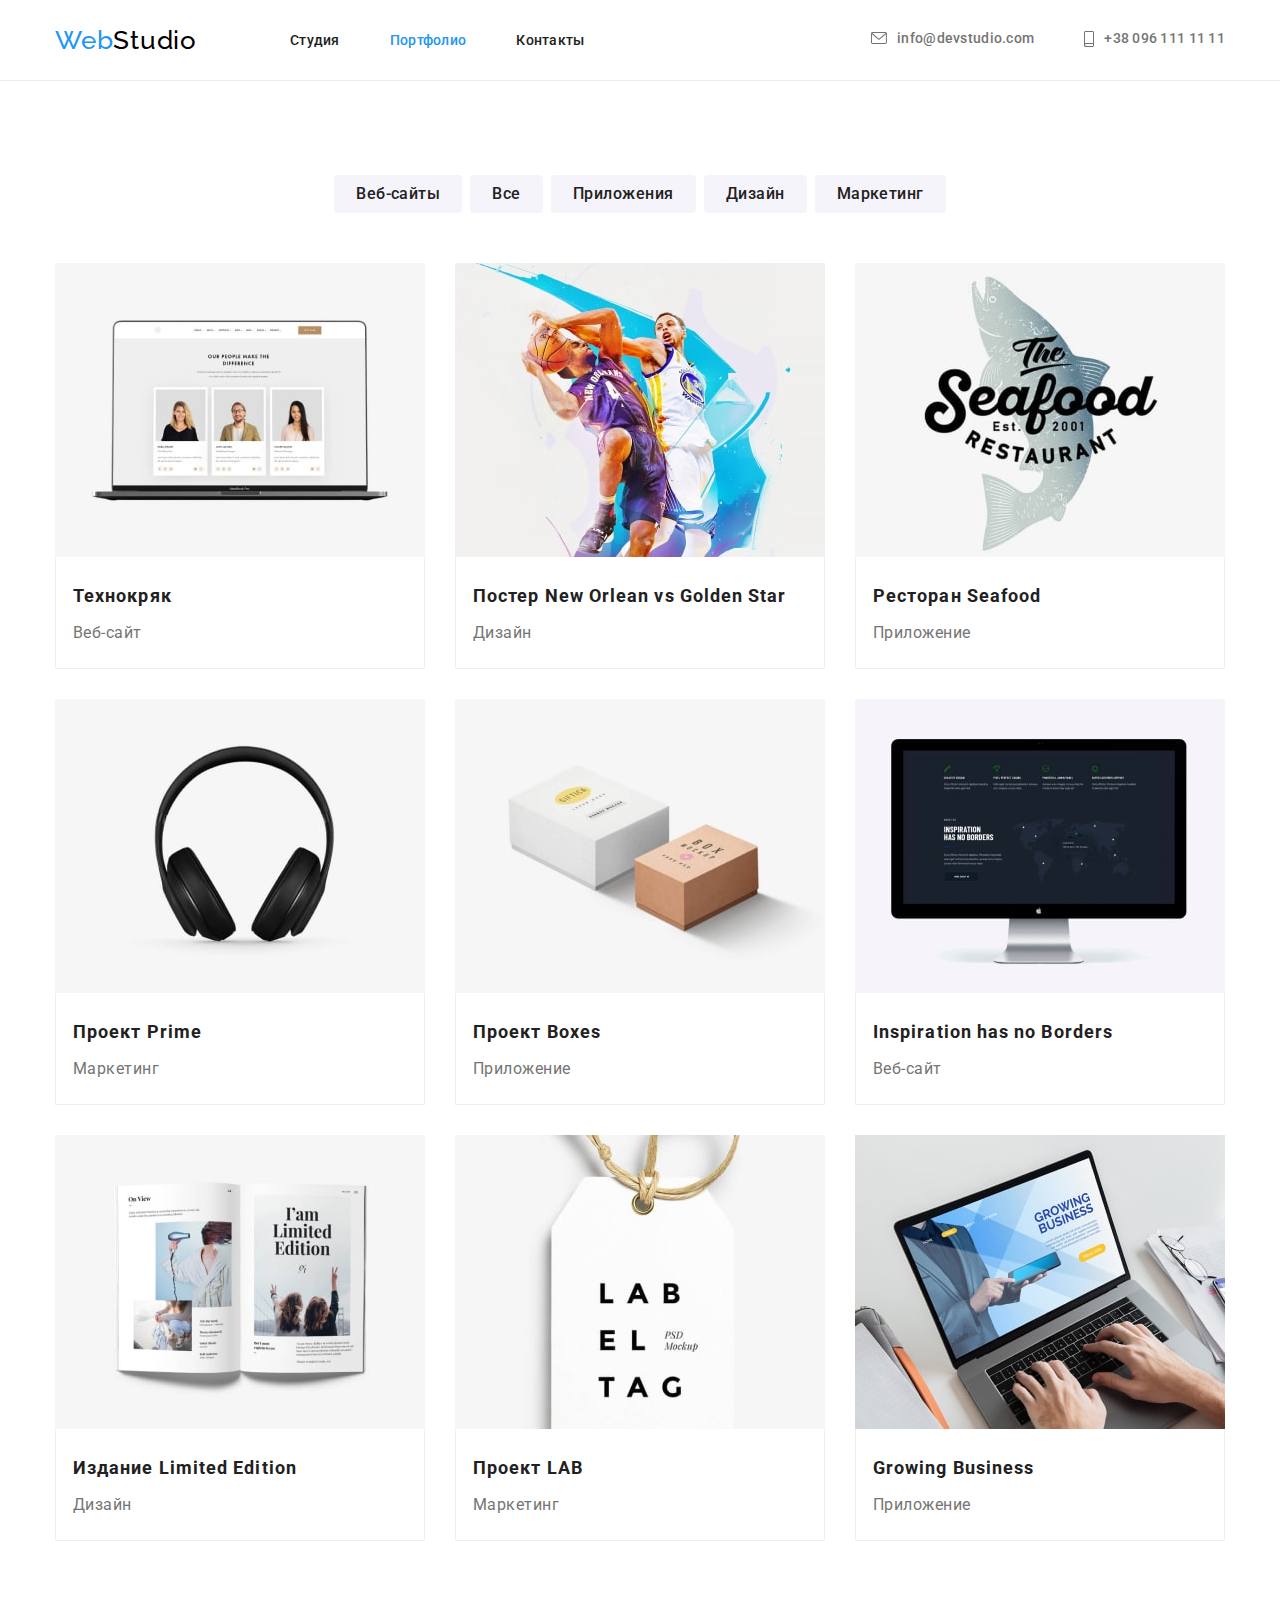
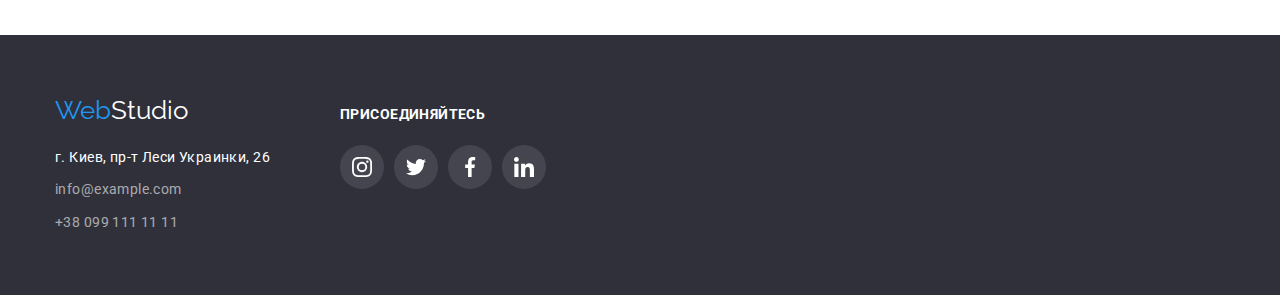
==== portfolio.html @ 2844072f "создает клон" ====
<!DOCTYPE html>
<html lang="ru">

<head>
  <meta charset="UTF-8" />
  <meta name="viewport" content="width=device-width, initial-scale=1.0" />
  <title lang="en">WebStudio</title>
  <link rel="preconnect" href="https://fonts.gstatic.com">
  <link rel="stylesheet" href="./css/modern-normalize.css">
  <link href="https://fonts.googleapis.com/css2?family=Raleway:wght@700&family=Roboto:wght@400;500;700;900&display=swap"
    rel="stylesheet">
  <link rel="stylesheet" href="./css/style.css">
</head>

<body>
  <!--header-->
  <header>
    <div class="container">
      <nav class="nav">
        <a class="logo-header link" href="./index.html" aria-label="логотип"><span class="logo-web">Web</span>Studio</a>
        <ul class="nav-links list">
          <li class="nav-link-item">
            <a class="studio nav-link link" href="./index.html">Студия</a>
          </li>
          <li class="nav-link-item">
            <a class="portfolio nav-link curent link" href="./portfolio.html">Портфолио</a>
          </li>
          <li class="nav-link-item">
            <a class="contacts nav-link link" href="">Контакты</a>
          </li>
        </ul>
      </nav>
      <address class="header-address">
        <ul class="header-address-list list">
          <li class="header-address-item">
            <a class="address-item link" target="_blank" rel="noopener noreferrer" href="mailto:info@devstudio.com">
              <div class="address-icon">
                <svg width="16" height="12">
                  <use href="./images/sprite.svg#icon-envelope"></use>
                </svg>
              </div>
              info@devstudio.com
            </a>
          </li>
          <li class="header-address-item">
            <a class="address-item link" target="_blank" rel="noopener noreferrer" href="tel:+380961111111">
              <div class="address-icon">
                <svg width="10" height="16">
                  <use href="./images/sprite.svg#icon-smartphone"></use>
                </svg>
              </div>
              +38 096 111 11 11
            </a>
          </li>
        </ul>
      </address>
    </div>
  </header>
  
  <main>
    
    <!-- <section> -->
      <div class="container section">
        <!-- buttons -->
        <ul class="portfolio-buttons list">
          <li class="portfolio-button"><button class="portfolio-btn" type="button">Веб-сайты</button></li>
          <li class="portfolio-button"><button class="portfolio-btn" type="button">Все</button></li>
          <li class="portfolio-button"><button class="portfolio-btn" type="button">Приложения</button></li>
          <li class="portfolio-button"><button class="portfolio-btn" type="button">Дизайн</button></li>
          <li class="portfolio-button"><button class="portfolio-btn" type="button">Маркетинг</button></li>
        </ul>
        
        <!-- portfolio exemples -->
        <h1 class="visually-hidden">Портфолио</h1>
        <ul class="portfolio-list list">
          <li class="portfolio-item">
            <a class="link" href="" target="_blank" rel="noopener noreferrer"  >
              <img class="portfolio-img" 
                  src="./images/portfolio/tehnokriak-img.jpg" 
                  alt="Экран ноутбука с примером сайта" 
                  width="370" 
                  height="294">
              <div class="portfolio-item-details" >
                <h2 class="portfolio-item-title">Технокряк</h2>
              <p class="portfolio-item-type">Веб-сайт</p>
              </div>
            </a>
          </li>
          <li class="portfolio-item">
            <a class="link" href="" target="_blank" rel="noopener noreferrer"  >
              <img class="portfolio-img" 
                  src="./images/portfolio/poster-new-orlean-vs-golden-star-img.jpg"
                  alt="Два баскетболиста играют" 
                  width="370"
                  height="294"> 
              <div class="portfolio-item-details" >
                <h2 class="portfolio-item-title">Постер New Orlean vs Golden Star</h2>
              <p class="portfolio-item-type">Дизайн</p>
              </div>
            </a>
          </li>
          <li class="portfolio-item">
            <a class="link" href="" target="_blank" rel="noopener noreferrer"  >
              <img class="portfolio-img" 
                  src="./images/portfolio/restoraunt-seafood-img.jpg" 
                  alt="Логотип ресторана с рыбой" 
                  width="370" 
                  height="294">                
              <div class="portfolio-item-details" >
                <h2 class="portfolio-item-title">Ресторан Seafood</h2>
              <p class="portfolio-item-type">Приложение</p>
              </div>
            </a>
          </li>
          <li class="portfolio-item">
            <a class="link" href="" target="_blank" rel="noopener noreferrer"  >
              <img class="portfolio-img" 
                  src="./images/portfolio/project-prime-img.jpg" 
                  alt="Наушники" 
                  width="370" 
                  height="294">
              <div class="portfolio-item-details" >
                <h2 class="portfolio-item-title">Проект Prime</h2>
              <p class="portfolio-item-type">Маркетинг</p>
              </div>
            </a>
          </li>
          <li class="portfolio-item">
            <a class="link" href="" target="_blank" rel="noopener noreferrer"  >
              <img class="portfolio-img" 
                  src="./images/portfolio/project-boxes-img.jpg" 
                  alt="Две коробочки" 
                  width="370" 
                  height="294">                
              <div class="portfolio-item-details" >
                <h2 class="portfolio-item-title">Проект Boxes</h2>
              <p class="portfolio-item-type">Приложение</p>
              </div>
            </a>
          </li>
          <li class="portfolio-item">
            <a class="link" href="" target="_blank" rel="noopener noreferrer"  >
              <img class="portfolio-img" 
                  src="./images/portfolio/inspiration-has-no-borders-img.jpg" 
                  alt="Экран компьютера с иллюстрацией проекта"
                  width="370" 
                  height="294">
              <div class="portfolio-item-details" >
                <h2 class="portfolio-item-title">Inspiration has no Borders</h2>
              <p class="portfolio-item-type">Веб-сайт</p>
              </div>
            </a>
          </li>
          <li class="portfolio-item">
            <a class="link" href="" target="_blank" rel="noopener noreferrer"  >
              <img class="portfolio-img" 
                  src="./images/portfolio/limited-edition-img.jpg" 
                  alt="Открытый журнал" 
                  width="370" 
                  height="294">                
              <div class="portfolio-item-details" >
                <h2 class="portfolio-item-title">Издание Limited Edition</h2>
              <p class="portfolio-item-type">Дизайн</p>
              </div>
            </a>
          </li>
          <li class="portfolio-item">
            <a class="link" href="" target="_blank" rel="noopener noreferrer"  >
              <img class="portfolio-img" 
                  src="./images/portfolio/project-lab-img.jpg" 
                  alt="Бирка с логотирпом" 
                  width="370" 
                  height="294">                
              <div class="portfolio-item-details" >
                <h2 class="portfolio-item-title">Проект LAB</h2>
              <p class="portfolio-item-type">Маркетинг</p>
              </div>
            </a>
          </li>
          <li class="portfolio-item">
            <a class="link" href="" target="_blank" rel="noopener noreferrer"  >
              <img class="portfolio-img" 
                  src="./images/portfolio/growing-business-img.jpg" 
                  alt="Человек печатает на ноутбуке" 
                  width="370" 
                  height="294">                
              <div class="portfolio-item-details" >
                <h2 class="portfolio-item-title">Growing Business</h2>
              <p class="portfolio-item-type">Приложение</p>
              </div>
            </a>
          </li>
        </ul>

      </div>
    <!-- </section> -->
  </main>
  <!--footer-->
  <footer class="footer">
    <div class="container footer">
      <div>
        <a target="_blank" rel="noopener noreferrer" class="logo-footer link" href="./index.html"
          aria-label="логотип"><span class="logo-web">Web</span>Studio</a>
        <address>
          <ul class="footer-list list">
            <li class="footer-list-item">
              <a target="_blank" rel="noopener noreferrer" class="footer-list-link map-link link"
                href="https://goo.gl/maps/fc8AULogHNXfgkhJ9">г. Киев, пр-т Леси
                Украинки, 26</a>
            </li>
            <li class="footer-list-item">
              <a target="_blank" rel="noopener noreferrer" class="footer-list-link link"
                href="mailto:info@example.com">info@example.com</a>
            </li>
            <li class="footer-list-item">
              <a target="_blank" rel="noopener noreferrer" class="footer-list-link link" href="tel:+380991111111">+38 099
                111 11 11</a>
            </li>
          </ul>
        </address>
      </div>
      <div class="footer-join">
        <p class="footer-join-text">Присоединяйтесь</p>
        <ul class="social-list list">
          <li class="social-list-item">
            <a target="_blank" rel="noopener noreferrer" href="" class="social-link link">
              <svg class="social-link-item">
                <use href="./images/sprite.svg#icon-instagram"></use>
              </svg>
            </a>
          </li>
          <li class="social-list-item">
            <a target="_blank" rel="noopener noreferrer" href="" class="social-link link">
              <svg class="social-link-item">
                <use href="./images/sprite.svg#icon-twitter"></use>
              </svg>
            </a>
          </li>
          <li class="social-list-item">
            <a target="_blank" rel="noopener noreferrer" href="" class="social-link link">
              <svg class="social-link-item">
                <use href="./images/sprite.svg#icon-facebook"></use>
              </svg>
            </a>
          </li>
          <li class="social-list-item">
            <a target="_blank" rel="noopener noreferrer" href="" class="social-link link">
              <svg class="social-link-item">
                <use href="./images/sprite.svg#icon-linkedin"></use>
              </svg>
            </a>
          </li>
        </ul>
      </div>
  </footer>
</body>

</html>
<!---->
---- css/style.css ----
:root {
  --acent-color: #2196f3;
  --logo-black: #000000;
  --main-color: #757575;
  --title-color: #212121;
  --white-color: #ffffff;
  --backgroud-greay-color: #2f303a;
  --footer-address-color: rgba(255, 255, 255, 0.6);
  --background-color: #f5f4fa;
  --icon-main: #afb1b8;

  --main-font: "Roboto", sans-serif;
  --logo-font: "Raleway", sans-serif;

  --portfolio-item-gep: 30px;
}

/*BODY*/

h1,
h2,
h3,
h4,
h5,
h6 {
  margin: 0;
}

h2,
h3 {
  color: var(--title-color);
}

h1,
h2,
h3,
p,
a,
button {
  font-family: var(--main-font);
}

.link {
  text-decoration: none;
  font-style: normal;
}

.list {
  list-style: none;
  margin: 0;
  padding: 0;
}

p {
  color: var(--main-color);
  margin: 0;
}

img {
  display: block;
}

.container {
  width: 1200px;
  margin: auto;
  padding-left: 15px;
  padding-right: 15px;
}

.container.section {
  padding-top: 94px;
  padding-bottom: 94px;
}
/*BODY*/

/*HEADER*/

header {
  border-bottom: 1px solid #ececec;
}

header > .container {
  display: flex;
  align-items: center;
  padding-top: 25px;
  padding-bottom: 25px;
}

.logo-header {
  font-family: var(--logo-font);
  font-size: 26px;
  line-height: 1.17;
  color: var(--logo-black);
  letter-spacing: 0.03em;
  margin-right: 93px;
}

.logo-web {
  color: var(--acent-color);
}

nav {
  display: flex;
}
.nav,
.header-address {
  font-family: var(--main-font);
  font-weight: 500;
  font-size: 14px;
  line-height: 1.17em;
  letter-spacing: 0.02em;
}

.nav-links {
  display: flex;
  align-items: center;
}

.nav-link-item:not(:last-child),
.header-address-item:not(:last-child) {
  margin-right: 50px;
}

.nav-link {
  color: var(--title-color);
  text-decoration: none;
}

.header-address {
  margin-left: auto;
}

.header-address-item {
  display: flex;
}

.address-item,
.header-address-list {
  display: flex;
  color: var(--main-color);
  fill: var(--main-color);
}

.nav-link:hover,
.nav-link:focus,
.address-item:hover,
.address-item:focus {
  color: var(--acent-color);
  fill: var(--acent-color);
}

.address-icon {
  margin-right: 10px;
  margin-top: 1px;
}

.curent {
  color: var(--acent-color);
}

/*HEADER*/

/*HERO*/
.hero {
  background-image: linear-gradient(
      rgba(47, 48, 58, 0.4),
      rgba(47, 48, 58, 0.4)
    ),
    url(../images/bg-hero.jpg);
  background-repeat: no-repeat;
  background-position: center;
  background-size: 1600px;
}

.container.hero {
  display: block;
  justify-content: center;
  padding-top: 200px;
  padding-bottom: 200px;
}

.hero-title {
  width: 696px;
  padding-bottom: 30px;
  margin-left: auto;
  margin-right: auto;

  font-weight: 900;
  font-size: 44px;
  line-height: 1.36em;
  letter-spacing: 0.06em;

  text-align: center;
  text-transform: uppercase;
  font-family: var(--main-font);
  color: var(--white-color);
}

.button-studio-hero {
  display: block;
  min-width: 200px;
  padding-top: 10px;
  padding-bottom: 10px;
  padding-left: 32px;
  padding-right: 32px;
  margin-left: auto;
  margin-right: auto;
  border-radius: 4px;
  border: transparent;

  font-weight: 700;
  font-size: 16px;
  line-height: 1.88;
  letter-spacing: 0.06em;

  text-decoration: none;
  text-align: center;

  font-family: var(--main-font);
  color: var(--white-color);
  background-color: var(--acent-color);

  cursor: pointer;
}

.visually-hidden {
  position: absolute;
  width: 1px;
  height: 1px;
  margin: -1px;
  border: 0;
  padding: 0;
  white-space: nowrap;
  clip-path: inset(100%);
  clip: rect(0 0 0 0);
  overflow: hidden;
}
/* HERO */

/* FEATURES */
.features-list {
  display: flex;
  margin-bottom: 94px;
}

.features-pic-wrap {
  display: flex;
  justify-content: center;
  align-items: center;
  width: 270px;
  height: 120px;
  margin-bottom: 30px;
  background-color: var(--background-color);
  border-radius: 4px;
}

.features-pic {
  width: 70px;
  height: 70px;
}

.features-list-item {
  max-width: 270px;
}

.features-list-item:not(:last-child) {
  margin-right: 30px;
}

.features-item-title {
  margin-bottom: 10px;

  font-weight: 700;
  font-size: 14px;
  line-height: 1.14em;
  letter-spacing: 0.03em;
  text-transform: uppercase;
  color: var(--title-color);
}

.features-item-text {
  font-weight: 400;
  font-size: 14px;
  line-height: 1.71em;
  letter-spacing: 0.03em;
}
/* FEATURES */

/*WORKS*/
.section-title {
  font-weight: 700;
  font-size: 36px;
  line-height: 1.17%em;
  text-align: center;
  letter-spacing: 0.03em;
  margin-bottom: 50px;
}

.works-list {
  display: flex;
}

.works-list-item:not(:last-child) {
  margin-right: 30px;
}
/*WORKS*/

/*TEAM*/
.team {
  background-color: var(--background-color);
}

.team-list {
  display: flex;
}

.team-list-item {
  padding-bottom: 30px;
  box-shadow: 0px 1px 3px rgba(0, 0, 0, 0.12), 0px 1px 1px rgba(0, 0, 0, 0.14),
    0px 2px 1px rgba(0, 0, 0, 0.2);
  border-bottom-left-radius: 4px;
  border-bottom-right-radius: 4px;
  background-color: var(--white-color);
}

.team-list-item:not(:last-child) {
  margin-right: 30px;
}

.team-item-pic {
  margin-bottom: 30px;
}

.team-item-name {
  margin-bottom: 10px;

  font-weight: 500;
  font-size: 16px;
  line-height: 1.18em;
  letter-spacing: 0.03em;
  text-align: center;
}

.team-item-text {
  margin-bottom: 16px;
  font-weight: 400;
  font-size: 16px;
  line-height: 1.18em;
  text-align: center;
  letter-spacing: 0.03em;
}

.social-list {
  display: flex;
  margin-right: -10px;
  justify-content: center;
}

.social-list-item {
  display: flex;
  margin-right: 10px;
}

.social-link {
  display: flex;
  justify-content: center;
  align-items: center;
  width: 44px;
  height: 44px;
  border-radius: 50%;
  background-color: transparent;
  fill: var(--icon-main);
}

.social-link:hover,
.social-link:focus,
.footer .social-link:hover,
.footer .social-link:focus {
  background-color: var(--acent-color);
  fill: var(--white-color);
}

.social-link-item {
  width: 20px;
  height: 20px;
}

/*TEAM*/

/*PORTFOLIO*/
.portfolio-buttons {
  display: flex;
  margin-bottom: 50px;
  /* margin-right: auto;
  margin-left: auto; */
  justify-content: center;
}

.portfolio-button {
  display: block;
}

.portfolio-btn {
  padding-top: 6px;
  padding-bottom: 6px;
  padding-right: 22px;
  padding-left: 22px;

  font-family: var(--main-font);
  font-style: normal;
  font-weight: 500;
  font-size: 16px;
  line-height: 1.62em;
  letter-spacing: 0.03em;
  text-align: center;

  color: var(--title-color);
  background: var(--background-color);
  border-radius: 4px;
  border: transparent;

  cursor: pointer;
}

.portfolio-button:not(:last-child) {
  margin-right: 8px;
}

.portfolio-btn:hover,
.portfolio-btn:focus {
  color: var(--white-color);
  background-color: var(--acent-color);
  box-shadow: 0px 3px 1px rgba(0, 0, 0, 0.1), 0px 1px 2px rgba(0, 0, 0, 0.08),
    0px 2px 2px rgba(0, 0, 0, 0.12);
}

.portfolio-list {
  display: flex;
  flex-wrap: wrap;
  margin-top: calc(-1 * var(--portfolio-item-gep));
  margin-left: calc(-1 * var(--portfolio-item-gep));
  /* outline: 1px solid black; */
}

.portfolio-item {
  flex-basis: calc(100% / 3 - 30px);

  /* border: 1px solid #eeeeee;
  overflow: clip; */
  margin-top: var(--portfolio-item-gep);
  margin-left: var(--portfolio-item-gep);
}

.portfolio-item:hover,
.portfolio-item:focus {
  box-shadow: 0px 1px 1px rgba(0, 0, 0, 0.12), 0px 4px 4px rgba(0, 0, 0, 0.06),
    1px 4px 6px rgba(0, 0, 0, 0.16);
}

.portfolio-img {
  width: 100%;
}

.portfolio-item-details {
  padding-top: 20px;
  padding-bottom: 20px;
  border: 1px solid #eeeeee;
  border-top: 1px solid transparent;
}

.portfolio-item-title {
  margin-bottom: 4px;
  margin-left: 17px;

  font-family: var(--main-font);
  font-weight: 700;
  font-size: 18px;
  line-height: 2em;
  letter-spacing: 0.06em;
}

.portfolio-item-type {
  margin-left: 17px;

  font-family: var(--main-font);
  font-weight: 400;
  font-size: 16px;
  line-height: 1.87em;
  letter-spacing: 0.03em;
}
/*PORTFOLIO*/

/* CLIENTS */
.clients-list {
  display: flex;
  justify-content: space-between;
}
.clients-item-link {
  display: flex;
  justify-content: center;
  align-items: center;
  width: 170px;
  height: 90px;
  fill: var(--icon-main);
  border: 1px solid var(--icon-main);
  border-radius: 4px;
}

.clients-item-link:hover,
.clients-item-link:focus {
  fill: var(--acent-color);
  border: 1px solid var(--acent-color);
}

.logo-1 {
  width: 44.27px;
  height: 49.23px;
}

.logo-2 {
  width: 40px;
  height: 52px;
}

.logo-3 {
  width: 41px;
  height: 42.6px;
}

.logo-4 {
  width: 79.66px;
  height: 42.02px;
}

.logo-5 {
  width: 59px;
  height: 47px;
}

.logo-6 {
  width: 88.48px;
  height: 45.44px;
}
/* CLIENTS */

/*FOOTER*/
.footer {
  background-color: var(--backgroud-greay-color);
}

.container.footer {
  display: flex;
  align-items: baseline;
  padding-top: 60px;
  padding-bottom: 60px;
}

.logo-footer {
  display: inline-block;
  margin-bottom: 20px;

  font-family: var(--logo-font);
  font-size: 26px;
  line-height: 1.17;
  color: var(--white-color);
}

.footer-list-link,
.footer-join-text {
  font-size: 14px;
  letter-spacing: 0.03em;
}

.footer-list-link {
  font-weight: 400;
  line-height: 1.71;
  color: rgba(255, 255, 255, 0.6);
}

.footer-list-item:not(:last-child) {
  margin-bottom: 9px;
}

.footer-list-link.map-link {
  color: var(--white-color);
}

.footer-join-text {
  margin-bottom: 20px;

  font-weight: 700;
  line-height: 1.42;
  text-transform: uppercase;

  color: var(--white-color);
}

.footer-join {
  margin-left: 70px;
}

.footer .social-link {
  background-color: rgba(255, 255, 255, 0.1);
  fill: var(--white-color);
}
/*FOOTER*/
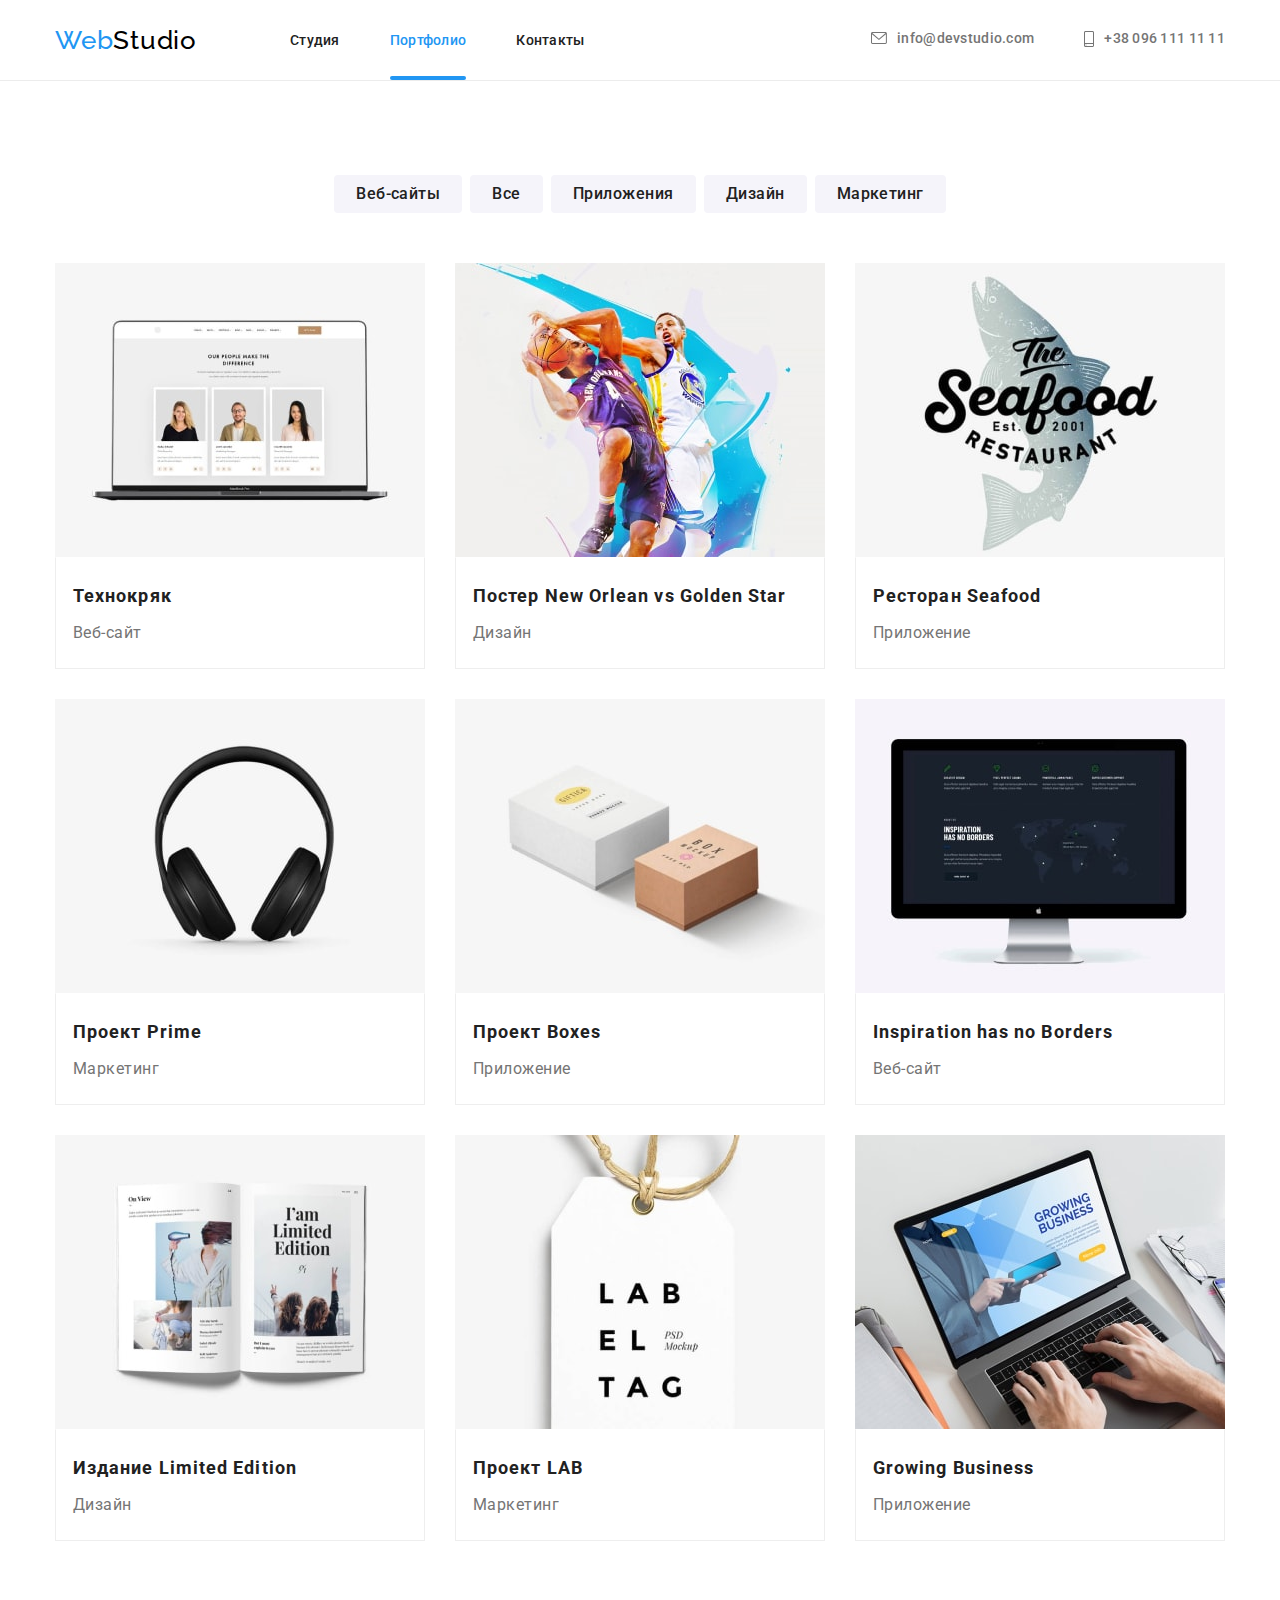
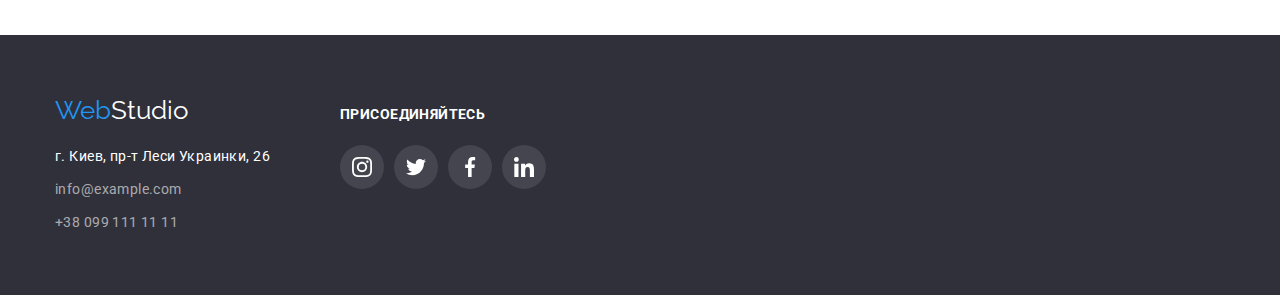
==== commit 70f9847b: "добавляет подчеркивание активной странице" ====
--- a/portfolio.html
+++ b/portfolio.html
@@ -14,7 +14,7 @@
 
 <body>
   <!--header-->
-  <header>
+  <header class="portfolio">
     <div class="container">
       <nav class="nav">
         <a class="logo-header link" href="./index.html" aria-label="логотип"><span class="logo-web">Web</span>Studio</a>
@@ -23,7 +23,7 @@
             <a class="studio nav-link link" href="./index.html">Студия</a>
           </li>
           <li class="nav-link-item">
-            <a class="portfolio nav-link curent link" href="./portfolio.html">Портфолио</a>
+            <a class="portfolio nav-link current link" href="./portfolio.html">Портфолио</a>
           </li>
           <li class="nav-link-item">
             <a class="contacts nav-link link" href="">Контакты</a>
@@ -74,7 +74,7 @@
         <h1 class="visually-hidden">Портфолио</h1>
         <ul class="portfolio-list list">
           <li class="portfolio-item">
-            <a class="link" href="" target="_blank" rel="noopener noreferrer"  >
+            <a class="portfolio-item-link link" href="" target="_blank" rel="noopener noreferrer"  >
               <img class="portfolio-img" 
                   src="./images/portfolio/tehnokriak-img.jpg" 
                   alt="Экран ноутбука с примером сайта" 
@@ -87,7 +87,7 @@
             </a>
           </li>
           <li class="portfolio-item">
-            <a class="link" href="" target="_blank" rel="noopener noreferrer"  >
+            <a class="portfolio-item-link link" href="" target="_blank" rel="noopener noreferrer"  >
               <img class="portfolio-img" 
                   src="./images/portfolio/poster-new-orlean-vs-golden-star-img.jpg"
                   alt="Два баскетболиста играют" 
@@ -100,7 +100,7 @@
             </a>
           </li>
           <li class="portfolio-item">
-            <a class="link" href="" target="_blank" rel="noopener noreferrer"  >
+            <a class="portfolio-item-link link" href="" target="_blank" rel="noopener noreferrer"  >
               <img class="portfolio-img" 
                   src="./images/portfolio/restoraunt-seafood-img.jpg" 
                   alt="Логотип ресторана с рыбой" 
@@ -113,7 +113,7 @@
             </a>
           </li>
           <li class="portfolio-item">
-            <a class="link" href="" target="_blank" rel="noopener noreferrer"  >
+            <a class="portfolio-item-link link" href="" target="_blank" rel="noopener noreferrer"  >
               <img class="portfolio-img" 
                   src="./images/portfolio/project-prime-img.jpg" 
                   alt="Наушники" 
@@ -126,7 +126,7 @@
             </a>
           </li>
           <li class="portfolio-item">
-            <a class="link" href="" target="_blank" rel="noopener noreferrer"  >
+            <a class="portfolio-item-link link" href="" target="_blank" rel="noopener noreferrer"  >
               <img class="portfolio-img" 
                   src="./images/portfolio/project-boxes-img.jpg" 
                   alt="Две коробочки" 
@@ -139,7 +139,7 @@
             </a>
           </li>
           <li class="portfolio-item">
-            <a class="link" href="" target="_blank" rel="noopener noreferrer"  >
+            <a class="portfolio-item-link link" href="" target="_blank" rel="noopener noreferrer"  >
               <img class="portfolio-img" 
                   src="./images/portfolio/inspiration-has-no-borders-img.jpg" 
                   alt="Экран компьютера с иллюстрацией проекта"
@@ -152,7 +152,7 @@
             </a>
           </li>
           <li class="portfolio-item">
-            <a class="link" href="" target="_blank" rel="noopener noreferrer"  >
+            <a class="portfolio-item-link link" href="" target="_blank" rel="noopener noreferrer"  >
               <img class="portfolio-img" 
                   src="./images/portfolio/limited-edition-img.jpg" 
                   alt="Открытый журнал" 
@@ -165,7 +165,7 @@
             </a>
           </li>
           <li class="portfolio-item">
-            <a class="link" href="" target="_blank" rel="noopener noreferrer"  >
+            <a class="portfolio-item-link link" href="" target="_blank" rel="noopener noreferrer"  >
               <img class="portfolio-img" 
                   src="./images/portfolio/project-lab-img.jpg" 
                   alt="Бирка с логотирпом" 
@@ -178,7 +178,7 @@
             </a>
           </li>
           <li class="portfolio-item">
-            <a class="link" href="" target="_blank" rel="noopener noreferrer"  >
+            <a class="portfolio-item-link link" href="" target="_blank" rel="noopener noreferrer"  >
               <img class="portfolio-img" 
                   src="./images/portfolio/growing-business-img.jpg" 
                   alt="Человек печатает на ноутбуке" 
--- a/css/style.css
+++ b/css/style.css
@@ -60,6 +60,10 @@
   display: block;
 }
 
+/* *:focus {
+  outline: none;
+} */
+
 .container {
   width: 1200px;
   margin: auto;
@@ -75,15 +79,15 @@
 
 /*HEADER*/
 
-header {
+header.portfolio {
   border-bottom: 1px solid #ececec;
 }
 
 header > .container {
   display: flex;
   align-items: center;
-  padding-top: 25px;
-  padding-bottom: 25px;
+  /* padding-top: 25px;
+  padding-bottom: 25px; */
 }
 
 .logo-header {
@@ -101,6 +105,7 @@
 
 nav {
   display: flex;
+  align-items: center;
 }
 .nav,
 .header-address {
@@ -122,6 +127,9 @@
 }
 
 .nav-link {
+  display: inline-block;
+  padding: 32px 0;
+
   color: var(--title-color);
   text-decoration: none;
 }
@@ -154,8 +162,23 @@
   margin-top: 1px;
 }
 
-.curent {
+.current {
+  position: relative;
+  display: block;
   color: var(--acent-color);
+}
+
+.current::after {
+  position: absolute;
+  bottom: 0;
+  left: 0;
+
+  content: "";
+  height: 4px;
+  width: 100%;
+
+  background-color: var(--acent-color);
+  border-radius: 2px;
 }
 
 /*HEADER*/
@@ -451,8 +474,12 @@
   margin-left: var(--portfolio-item-gep);
 }
 
-.portfolio-item:hover,
-.portfolio-item:focus {
+.portfolio-item-link {
+  display: block;
+}
+
+.portfolio-item-link:hover,
+.portfolio-item-link:focus {
   box-shadow: 0px 1px 1px rgba(0, 0, 0, 0.12), 0px 4px 4px rgba(0, 0, 0, 0.06),
     1px 4px 6px rgba(0, 0, 0, 0.16);
 }
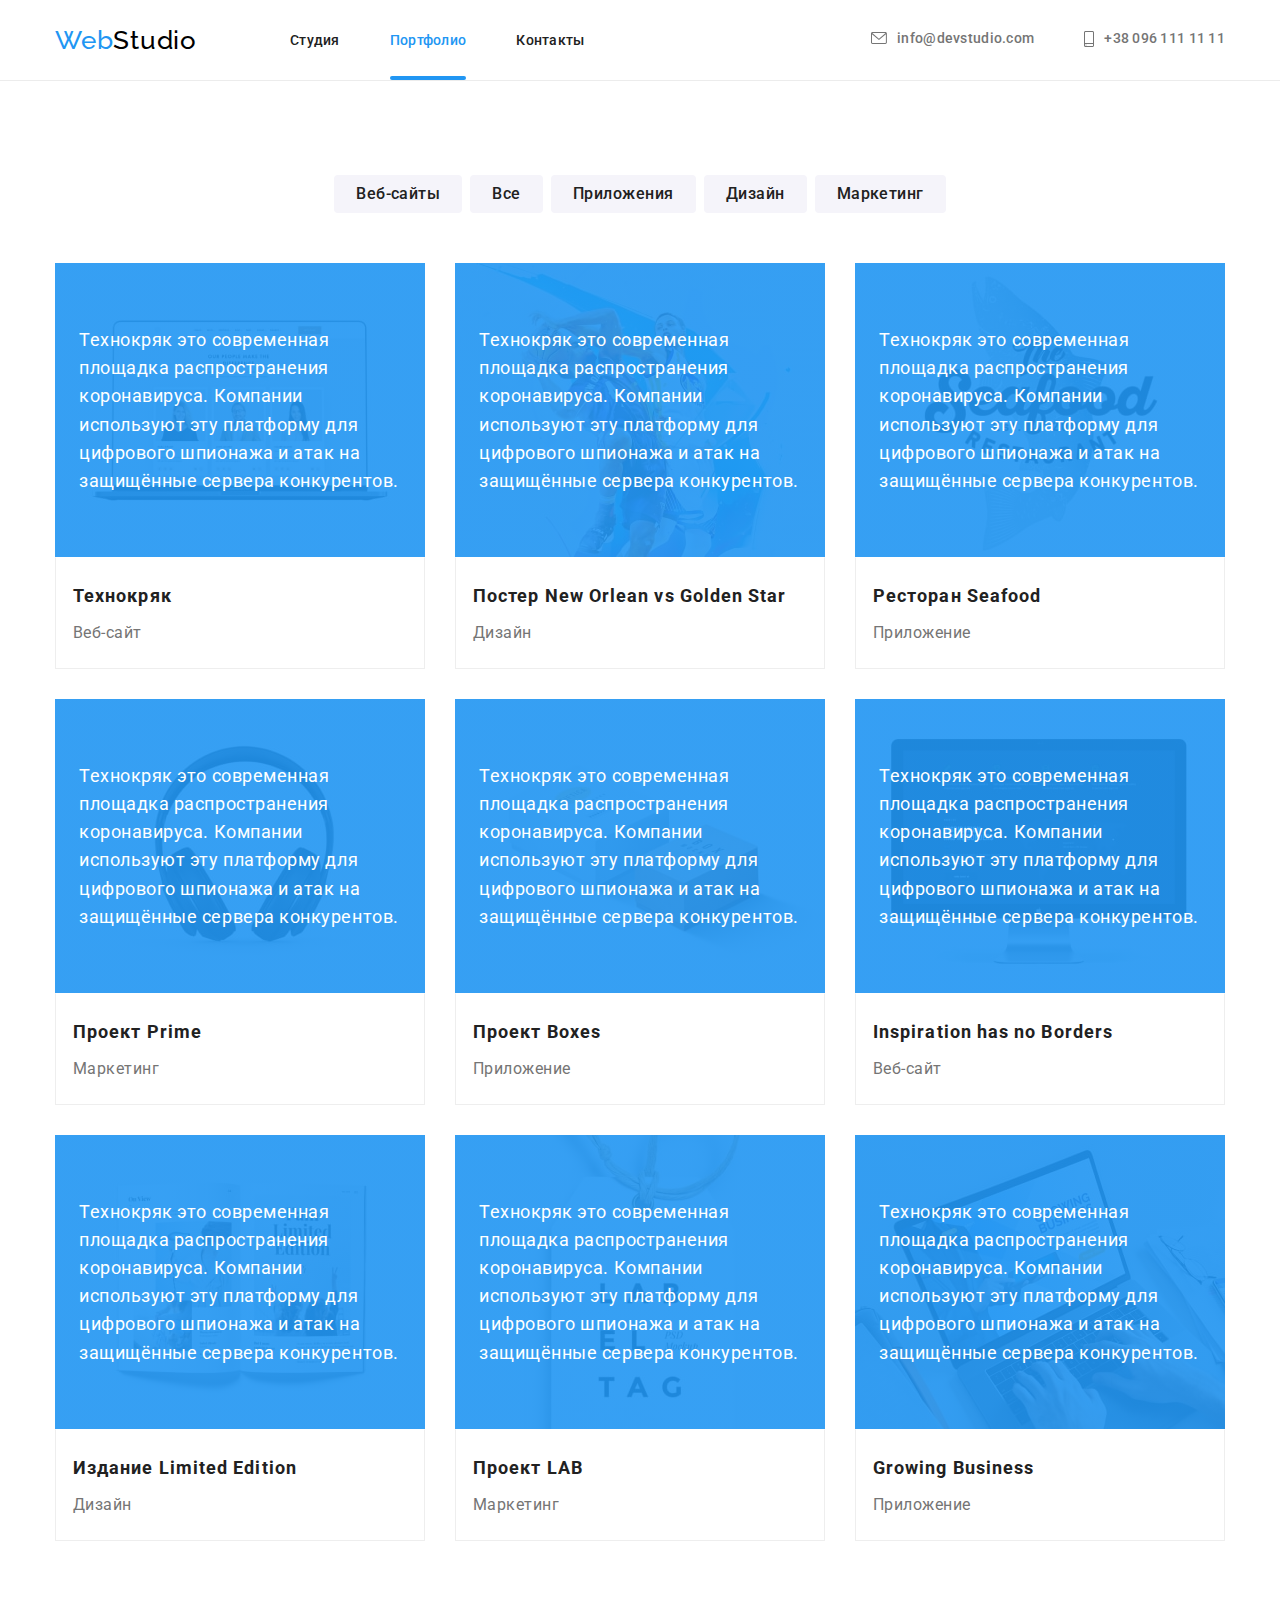
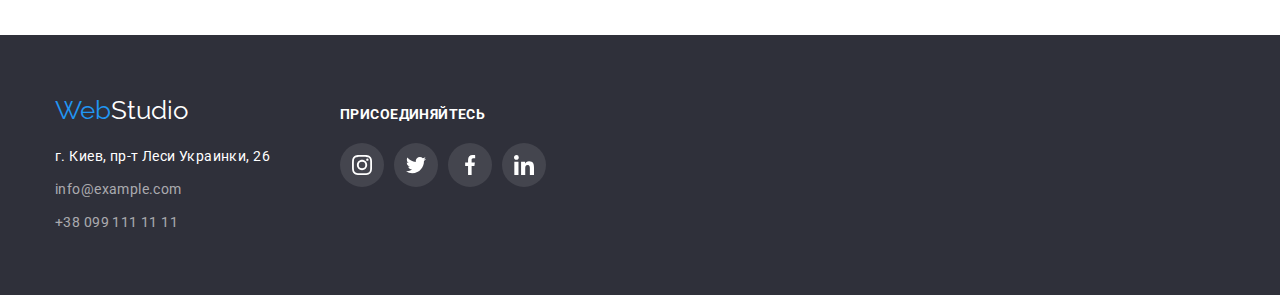
==== commit 2c51ef04: "добавляет текст поверх картинки карточки портфолио" ====
--- a/portfolio.html
+++ b/portfolio.html
@@ -84,6 +84,11 @@
                 <h2 class="portfolio-item-title">Технокряк</h2>
               <p class="portfolio-item-type">Веб-сайт</p>
               </div>
+              <p class="portfolio-item-description">
+                Технокряк это современная площадка распространения коронавируса.
+                Компании используют эту платформу для цифрового
+                шпионажа и атак на защищённые сервера конкурентов.
+              </p>
             </a>
           </li>
           <li class="portfolio-item">
@@ -97,6 +102,11 @@
                 <h2 class="portfolio-item-title">Постер New Orlean vs Golden Star</h2>
               <p class="portfolio-item-type">Дизайн</p>
               </div>
+              <p class="portfolio-item-description">
+                Технокряк это современная площадка распространения коронавируса.
+                Компании используют эту платформу для цифрового
+                шпионажа и атак на защищённые сервера конкурентов.
+              </p>
             </a>
           </li>
           <li class="portfolio-item">
@@ -110,6 +120,11 @@
                 <h2 class="portfolio-item-title">Ресторан Seafood</h2>
               <p class="portfolio-item-type">Приложение</p>
               </div>
+              <p class="portfolio-item-description">
+                Технокряк это современная площадка распространения коронавируса.
+                Компании используют эту платформу для цифрового
+                шпионажа и атак на защищённые сервера конкурентов.
+              </p>
             </a>
           </li>
           <li class="portfolio-item">
@@ -123,6 +138,11 @@
                 <h2 class="portfolio-item-title">Проект Prime</h2>
               <p class="portfolio-item-type">Маркетинг</p>
               </div>
+              <p class="portfolio-item-description">
+                Технокряк это современная площадка распространения коронавируса.
+                Компании используют эту платформу для цифрового
+                шпионажа и атак на защищённые сервера конкурентов.
+              </p>
             </a>
           </li>
           <li class="portfolio-item">
@@ -136,6 +156,11 @@
                 <h2 class="portfolio-item-title">Проект Boxes</h2>
               <p class="portfolio-item-type">Приложение</p>
               </div>
+              <p class="portfolio-item-description">
+                Технокряк это современная площадка распространения коронавируса.
+                Компании используют эту платформу для цифрового
+                шпионажа и атак на защищённые сервера конкурентов.
+              </p>
             </a>
           </li>
           <li class="portfolio-item">
@@ -149,6 +174,11 @@
                 <h2 class="portfolio-item-title">Inspiration has no Borders</h2>
               <p class="portfolio-item-type">Веб-сайт</p>
               </div>
+              <p class="portfolio-item-description">
+                Технокряк это современная площадка распространения коронавируса.
+                Компании используют эту платформу для цифрового
+                шпионажа и атак на защищённые сервера конкурентов.
+              </p>
             </a>
           </li>
           <li class="portfolio-item">
@@ -162,6 +192,11 @@
                 <h2 class="portfolio-item-title">Издание Limited Edition</h2>
               <p class="portfolio-item-type">Дизайн</p>
               </div>
+              <p class="portfolio-item-description">
+                Технокряк это современная площадка распространения коронавируса.
+                Компании используют эту платформу для цифрового
+                шпионажа и атак на защищённые сервера конкурентов.
+              </p>
             </a>
           </li>
           <li class="portfolio-item">
@@ -175,6 +210,11 @@
                 <h2 class="portfolio-item-title">Проект LAB</h2>
               <p class="portfolio-item-type">Маркетинг</p>
               </div>
+              <p class="portfolio-item-description">
+                Технокряк это современная площадка распространения коронавируса.
+                Компании используют эту платформу для цифрового
+                шпионажа и атак на защищённые сервера конкурентов.
+              </p>
             </a>
           </li>
           <li class="portfolio-item">
@@ -188,6 +228,11 @@
                 <h2 class="portfolio-item-title">Growing Business</h2>
               <p class="portfolio-item-type">Приложение</p>
               </div>
+              <p class="portfolio-item-description">
+                Технокряк это современная площадка распространения коронавируса.
+                Компании используют эту платформу для цифрового
+                шпионажа и атак на защищённые сервера конкурентов.
+              </p>
             </a>
           </li>
         </ul>
--- a/css/style.css
+++ b/css/style.css
@@ -233,7 +233,7 @@
 
   font-weight: 700;
   font-size: 16px;
-  line-height: 1.88;
+  line-height: 1.87;
   letter-spacing: 0.06em;
 
   text-decoration: none;
@@ -323,8 +323,33 @@
   display: flex;
 }
 
+.works-list-item {
+  position: relative;
+}
+
 .works-list-item:not(:last-child) {
   margin-right: 30px;
+}
+
+.works-item-title {
+  position: absolute;
+  bottom: 0;
+
+  width: 100%;
+  padding: 27px 0;
+
+  font-size: 14px;
+  font-weight: 700;
+  line-height: 1.14;
+  letter-spacing: 0.03em;
+  text-align: center;
+  text-transform: uppercase;
+  color: var(--white-color);
+
+  background-image: linear-gradient(
+    rgba(47, 48, 58, 0.8),
+    rgba(47, 48, 58, 0.8)
+  );
 }
 /*WORKS*/
 
@@ -476,6 +501,7 @@
 
 .portfolio-item-link {
   display: block;
+  position: relative;
 }
 
 .portfolio-item-link:hover,
@@ -515,13 +541,35 @@
   line-height: 1.87em;
   letter-spacing: 0.03em;
 }
+
+.portfolio-item-description {
+  position: absolute;
+  left: 0;
+  top: 0;
+  padding: 63px 24px;
+  height: 294px;
+
+  font-weight: 400;
+  font-size: 18px;
+  line-height: 1.56;
+  letter-spacing: 0.03em;
+  color: var(--white-color);
+
+  background-image: linear-gradient(
+    rgba(33, 150, 243, 0.9),
+    rgba(33, 150, 243, 0.9)
+  );
+}
+
 /*PORTFOLIO*/
 
 /* CLIENTS */
+
 .clients-list {
   display: flex;
   justify-content: space-between;
 }
+
 .clients-item-link {
   display: flex;
   justify-content: center;
@@ -616,7 +664,7 @@
   margin-bottom: 20px;
 
   font-weight: 700;
-  line-height: 1.42;
+  line-height: 1.14;
   text-transform: uppercase;
 
   color: var(--white-color);
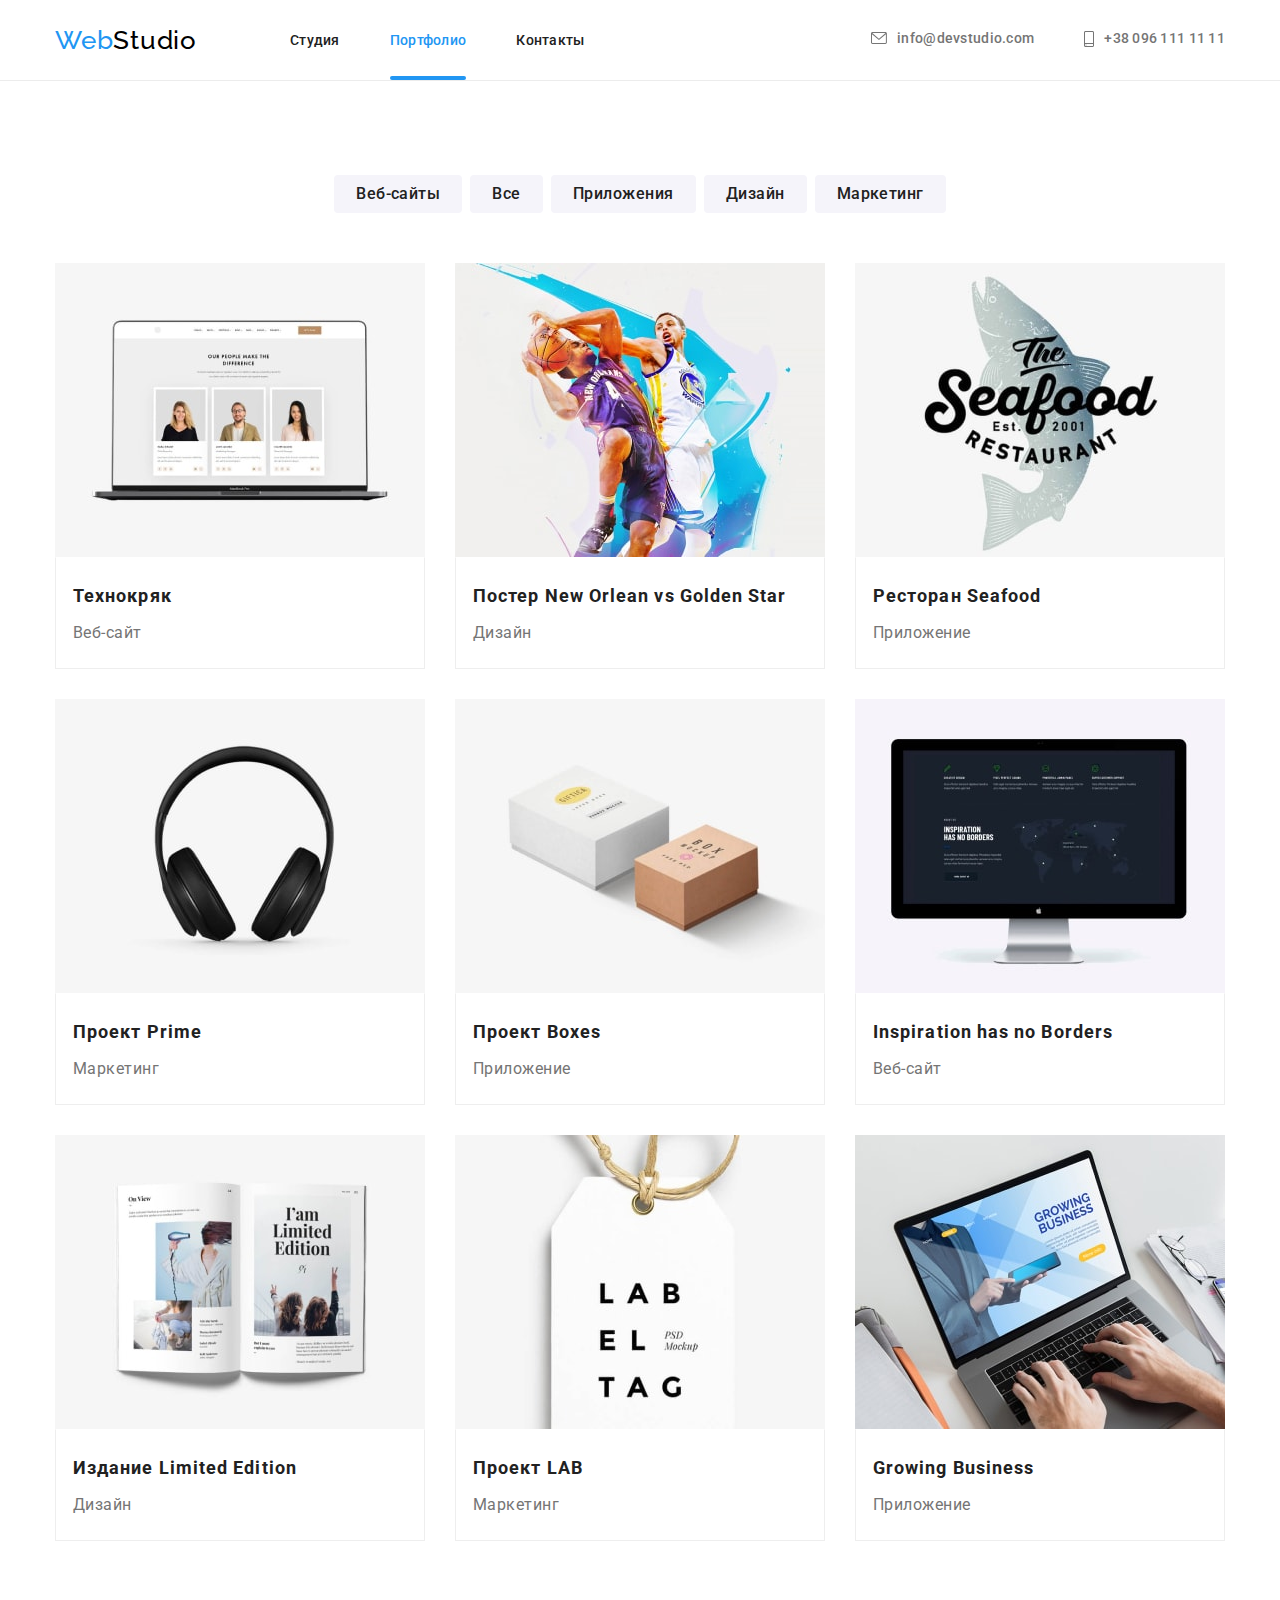
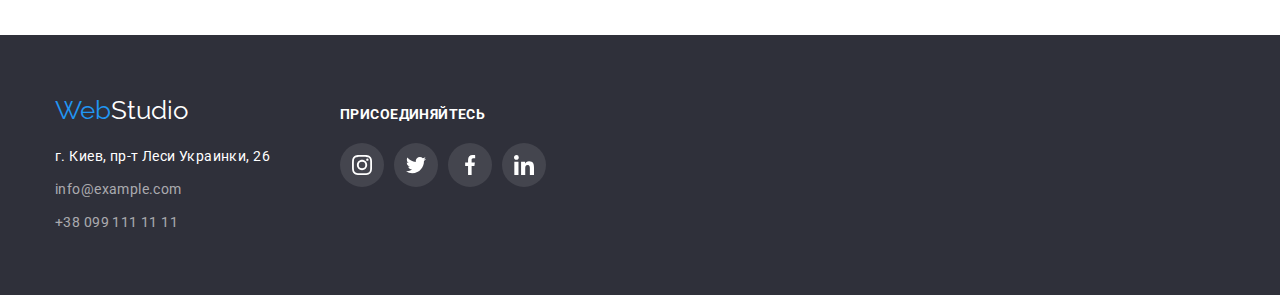
==== commit 84c1ad86: "добавляет анимацию на hover focus" ====
--- a/portfolio.html
+++ b/portfolio.html
@@ -75,164 +75,162 @@
         <ul class="portfolio-list list">
           <li class="portfolio-item">
             <a class="portfolio-item-link link" href="" target="_blank" rel="noopener noreferrer"  >
-              <img class="portfolio-img" 
-                  src="./images/portfolio/tehnokriak-img.jpg" 
-                  alt="Экран ноутбука с примером сайта" 
-                  width="370" 
+              <div class="portfolio-thumb">
+                <img class="portfolio-img" src="./images/portfolio/tehnokriak-img.jpg" alt="Экран ноутбука с примером сайта" width="370"
                   height="294">
+                <p class="portfolio-item-description">
+                  Технокряк это современная площадка распространения коронавируса.
+                  Компании используют эту платформу для цифрового
+                  шпионажа и атак на защищённые сервера конкурентов.
+                </p>
+              </div>
               <div class="portfolio-item-details" >
                 <h2 class="portfolio-item-title">Технокряк</h2>
               <p class="portfolio-item-type">Веб-сайт</p>
               </div>
-              <p class="portfolio-item-description">
-                Технокряк это современная площадка распространения коронавируса.
-                Компании используют эту платформу для цифрового
-                шпионажа и атак на защищённые сервера конкурентов.
-              </p>
-            </a>
-          </li>
-          <li class="portfolio-item">
-            <a class="portfolio-item-link link" href="" target="_blank" rel="noopener noreferrer"  >
-              <img class="portfolio-img" 
-                  src="./images/portfolio/poster-new-orlean-vs-golden-star-img.jpg"
-                  alt="Два баскетболиста играют" 
-                  width="370"
-                  height="294"> 
+              
+            </a>
+          </li>
+          <li class="portfolio-item">
+            <a class="portfolio-item-link link" href="" target="_blank" rel="noopener noreferrer"  >
+              <div class="portfolio-thumb">
+                <img class="portfolio-img" src="./images/portfolio/poster-new-orlean-vs-golden-star-img.jpg"
+                  alt="Два баскетболиста играют" width="370" height="294">
+                <p class="portfolio-item-description">
+                  Технокряк это современная площадка распространения коронавируса.
+                  Компании используют эту платформу для цифрового
+                  шпионажа и атак на защищённые сервера конкурентов.
+                </p>
+              </div>
               <div class="portfolio-item-details" >
                 <h2 class="portfolio-item-title">Постер New Orlean vs Golden Star</h2>
               <p class="portfolio-item-type">Дизайн</p>
               </div>
-              <p class="portfolio-item-description">
-                Технокряк это современная площадка распространения коронавируса.
-                Компании используют эту платформу для цифрового
-                шпионажа и атак на защищённые сервера конкурентов.
-              </p>
-            </a>
-          </li>
-          <li class="portfolio-item">
-            <a class="portfolio-item-link link" href="" target="_blank" rel="noopener noreferrer"  >
-              <img class="portfolio-img" 
-                  src="./images/portfolio/restoraunt-seafood-img.jpg" 
-                  alt="Логотип ресторана с рыбой" 
-                  width="370" 
-                  height="294">                
+              
+            </a>
+          </li>
+          <li class="portfolio-item">
+            <a class="portfolio-item-link link" href="" target="_blank" rel="noopener noreferrer"  >
+              <div class="portfolio-thumb">
+                <img class="portfolio-img" src="./images/portfolio/restoraunt-seafood-img.jpg" alt="Логотип ресторана с рыбой"
+                  width="370" height="294">
+                <p class="portfolio-item-description">
+                  Технокряк это современная площадка распространения коронавируса.
+                  Компании используют эту платформу для цифрового
+                  шпионажа и атак на защищённые сервера конкурентов.
+                </p>
+              </div>
               <div class="portfolio-item-details" >
                 <h2 class="portfolio-item-title">Ресторан Seafood</h2>
               <p class="portfolio-item-type">Приложение</p>
               </div>
-              <p class="portfolio-item-description">
-                Технокряк это современная площадка распространения коронавируса.
-                Компании используют эту платформу для цифрового
-                шпионажа и атак на защищённые сервера конкурентов.
-              </p>
-            </a>
-          </li>
-          <li class="portfolio-item">
-            <a class="portfolio-item-link link" href="" target="_blank" rel="noopener noreferrer"  >
-              <img class="portfolio-img" 
-                  src="./images/portfolio/project-prime-img.jpg" 
-                  alt="Наушники" 
-                  width="370" 
-                  height="294">
+             
+            </a>
+          </li>
+          <li class="portfolio-item">
+            <a class="portfolio-item-link link" href="" target="_blank" rel="noopener noreferrer"  >
+              <div class="portfolio-thumb">
+                <img class="portfolio-img" src="./images/portfolio/project-prime-img.jpg" alt="Наушники" width="370" height="294">
+                <p class="portfolio-item-description">
+                  Технокряк это современная площадка распространения коронавируса.
+                  Компании используют эту платформу для цифрового
+                  шпионажа и атак на защищённые сервера конкурентов.
+                </p>
+              </div>
               <div class="portfolio-item-details" >
                 <h2 class="portfolio-item-title">Проект Prime</h2>
               <p class="portfolio-item-type">Маркетинг</p>
               </div>
-              <p class="portfolio-item-description">
-                Технокряк это современная площадка распространения коронавируса.
-                Компании используют эту платформу для цифрового
-                шпионажа и атак на защищённые сервера конкурентов.
-              </p>
-            </a>
-          </li>
-          <li class="portfolio-item">
-            <a class="portfolio-item-link link" href="" target="_blank" rel="noopener noreferrer"  >
-              <img class="portfolio-img" 
-                  src="./images/portfolio/project-boxes-img.jpg" 
-                  alt="Две коробочки" 
-                  width="370" 
-                  height="294">                
+              
+            </a>
+          </li>
+          <li class="portfolio-item">
+            <a class="portfolio-item-link link" href="" target="_blank" rel="noopener noreferrer"  >
+              <div class="portfolio-thumb">
+                <img class="portfolio-img" src="./images/portfolio/project-boxes-img.jpg" alt="Две коробочки" width="370" height="294">
+                <p class="portfolio-item-description">
+                  Технокряк это современная площадка распространения коронавируса.
+                  Компании используют эту платформу для цифрового
+                  шпионажа и атак на защищённые сервера конкурентов.
+                </p>
+              </div>
               <div class="portfolio-item-details" >
                 <h2 class="portfolio-item-title">Проект Boxes</h2>
               <p class="portfolio-item-type">Приложение</p>
               </div>
-              <p class="portfolio-item-description">
-                Технокряк это современная площадка распространения коронавируса.
-                Компании используют эту платформу для цифрового
-                шпионажа и атак на защищённые сервера конкурентов.
-              </p>
-            </a>
-          </li>
-          <li class="portfolio-item">
-            <a class="portfolio-item-link link" href="" target="_blank" rel="noopener noreferrer"  >
-              <img class="portfolio-img" 
-                  src="./images/portfolio/inspiration-has-no-borders-img.jpg" 
-                  alt="Экран компьютера с иллюстрацией проекта"
-                  width="370" 
-                  height="294">
+             
+            </a>
+          </li>
+          <li class="portfolio-item">
+            <a class="portfolio-item-link link" href="" target="_blank" rel="noopener noreferrer"  >
+              <div class="portfolio-thumb">
+                <img class="portfolio-img" src="./images/portfolio/inspiration-has-no-borders-img.jpg"
+                  alt="Экран компьютера с иллюстрацией проекта" width="370" height="294">
+                <p class="portfolio-item-description">
+                  Технокряк это современная площадка распространения коронавируса.
+                  Компании используют эту платформу для цифрового
+                  шпионажа и атак на защищённые сервера конкурентов.
+                </p>
+              </div>
               <div class="portfolio-item-details" >
                 <h2 class="portfolio-item-title">Inspiration has no Borders</h2>
               <p class="portfolio-item-type">Веб-сайт</p>
               </div>
-              <p class="portfolio-item-description">
-                Технокряк это современная площадка распространения коронавируса.
-                Компании используют эту платформу для цифрового
-                шпионажа и атак на защищённые сервера конкурентов.
-              </p>
-            </a>
-          </li>
-          <li class="portfolio-item">
-            <a class="portfolio-item-link link" href="" target="_blank" rel="noopener noreferrer"  >
-              <img class="portfolio-img" 
-                  src="./images/portfolio/limited-edition-img.jpg" 
-                  alt="Открытый журнал" 
-                  width="370" 
-                  height="294">                
+             
+            </a>
+          </li>
+          <li class="portfolio-item">
+            <a class="portfolio-item-link link" href="" target="_blank" rel="noopener noreferrer"  >
+              <div class="portfolio-thumb">
+                <img class="portfolio-img" src="./images/portfolio/limited-edition-img.jpg" alt="Открытый журнал" width="370"
+                  height="294">
+                <p class="portfolio-item-description">
+                  Технокряк это современная площадка распространения коронавируса.
+                  Компании используют эту платформу для цифрового
+                  шпионажа и атак на защищённые сервера конкурентов.
+                </p>
+              </div>
               <div class="portfolio-item-details" >
                 <h2 class="portfolio-item-title">Издание Limited Edition</h2>
               <p class="portfolio-item-type">Дизайн</p>
               </div>
-              <p class="portfolio-item-description">
-                Технокряк это современная площадка распространения коронавируса.
-                Компании используют эту платформу для цифрового
-                шпионажа и атак на защищённые сервера конкурентов.
-              </p>
-            </a>
-          </li>
-          <li class="portfolio-item">
-            <a class="portfolio-item-link link" href="" target="_blank" rel="noopener noreferrer"  >
-              <img class="portfolio-img" 
-                  src="./images/portfolio/project-lab-img.jpg" 
-                  alt="Бирка с логотирпом" 
-                  width="370" 
-                  height="294">                
+             
+            </a>
+          </li>
+          <li class="portfolio-item">
+            <a class="portfolio-item-link link" href="" target="_blank" rel="noopener noreferrer"  >
+              <div class="portfolio-thumb">
+                <img class="portfolio-img" src="./images/portfolio/project-lab-img.jpg" alt="Бирка с логотирпом" width="370"
+                  height="294">
+                <p class="portfolio-item-description">
+                  Технокряк это современная площадка распространения коронавируса.
+                  Компании используют эту платформу для цифрового
+                  шпионажа и атак на защищённые сервера конкурентов.
+                </p>
+              </div>
               <div class="portfolio-item-details" >
                 <h2 class="portfolio-item-title">Проект LAB</h2>
               <p class="portfolio-item-type">Маркетинг</p>
               </div>
-              <p class="portfolio-item-description">
-                Технокряк это современная площадка распространения коронавируса.
-                Компании используют эту платформу для цифрового
-                шпионажа и атак на защищённые сервера конкурентов.
-              </p>
-            </a>
-          </li>
-          <li class="portfolio-item">
-            <a class="portfolio-item-link link" href="" target="_blank" rel="noopener noreferrer"  >
-              <img class="portfolio-img" 
-                  src="./images/portfolio/growing-business-img.jpg" 
-                  alt="Человек печатает на ноутбуке" 
-                  width="370" 
-                  height="294">                
+              
+            </a>
+          </li>
+          <li class="portfolio-item">
+            <a class="portfolio-item-link link" href="" target="_blank" rel="noopener noreferrer"  >
+              <div class="portfolio-thumb">
+                <img class="portfolio-img" src="./images/portfolio/growing-business-img.jpg" alt="Человек печатает на ноутбуке"
+                  width="370" height="294">
+                <p class="portfolio-item-description">
+                  Технокряк это современная площадка распространения коронавируса.
+                  Компании используют эту платформу для цифрового
+                  шпионажа и атак на защищённые сервера конкурентов.
+                </p>
+              </div>
               <div class="portfolio-item-details" >
                 <h2 class="portfolio-item-title">Growing Business</h2>
               <p class="portfolio-item-type">Приложение</p>
               </div>
-              <p class="portfolio-item-description">
-                Технокряк это современная площадка распространения коронавируса.
-                Компании используют эту платформу для цифрового
-                шпионажа и атак на защищённые сервера конкурентов.
-              </p>
+              
             </a>
           </li>
         </ul>
--- a/css/style.css
+++ b/css/style.css
@@ -13,6 +13,9 @@
   --logo-font: "Raleway", sans-serif;
 
   --portfolio-item-gep: 30px;
+
+  --time-transition: 250ms;
+  --duration-transition: cubic-bezier(0.4, 0, 0.2, 1);
 }
 
 /*BODY*/
@@ -60,6 +63,10 @@
   display: block;
 }
 
+*:hover,
+:focus {
+  transition: var(--time-transition) var(--duration-transition);
+}
 /* *:focus {
   outline: none;
 } */
@@ -510,36 +517,14 @@
     1px 4px 6px rgba(0, 0, 0, 0.16);
 }
 
-.portfolio-img {
-  width: 100%;
-}
-
-.portfolio-item-details {
-  padding-top: 20px;
-  padding-bottom: 20px;
-  border: 1px solid #eeeeee;
-  border-top: 1px solid transparent;
-}
-
-.portfolio-item-title {
-  margin-bottom: 4px;
-  margin-left: 17px;
-
-  font-family: var(--main-font);
-  font-weight: 700;
-  font-size: 18px;
-  line-height: 2em;
-  letter-spacing: 0.06em;
-}
-
-.portfolio-item-type {
-  margin-left: 17px;
-
-  font-family: var(--main-font);
-  font-weight: 400;
-  font-size: 16px;
-  line-height: 1.87em;
-  letter-spacing: 0.03em;
+.portfolio-item-link:hover .portfolio-item-description,
+.portfolio-item-link:focus .portfolio-item-description {
+  transform: translateY(0);
+}
+
+.portfolio-thumb {
+  position: relative;
+  overflow: hidden;
 }
 
 .portfolio-item-description {
@@ -559,6 +544,45 @@
     rgba(33, 150, 243, 0.9),
     rgba(33, 150, 243, 0.9)
   );
+
+  transform: translateY(100%);
+  transition: var(--time-transition) var(--duration-transition);
+}
+
+.portfolio-img {
+  width: 100%;
+}
+
+.portfolio-item-details {
+  padding-top: 20px;
+  padding-bottom: 20px;
+  border: 1px solid #eeeeee;
+  border-top: 1px solid transparent;
+}
+
+.portfolio-item-link:hover .portfolio-item-details,
+.portfolio-item-link:focus .portfolio-item-details {
+}
+
+.portfolio-item-title {
+  margin-bottom: 4px;
+  margin-left: 17px;
+
+  font-family: var(--main-font);
+  font-weight: 700;
+  font-size: 18px;
+  line-height: 2em;
+  letter-spacing: 0.06em;
+}
+
+.portfolio-item-type {
+  margin-left: 17px;
+
+  font-family: var(--main-font);
+  font-weight: 400;
+  font-size: 16px;
+  line-height: 1.87em;
+  letter-spacing: 0.03em;
 }
 
 /*PORTFOLIO*/
